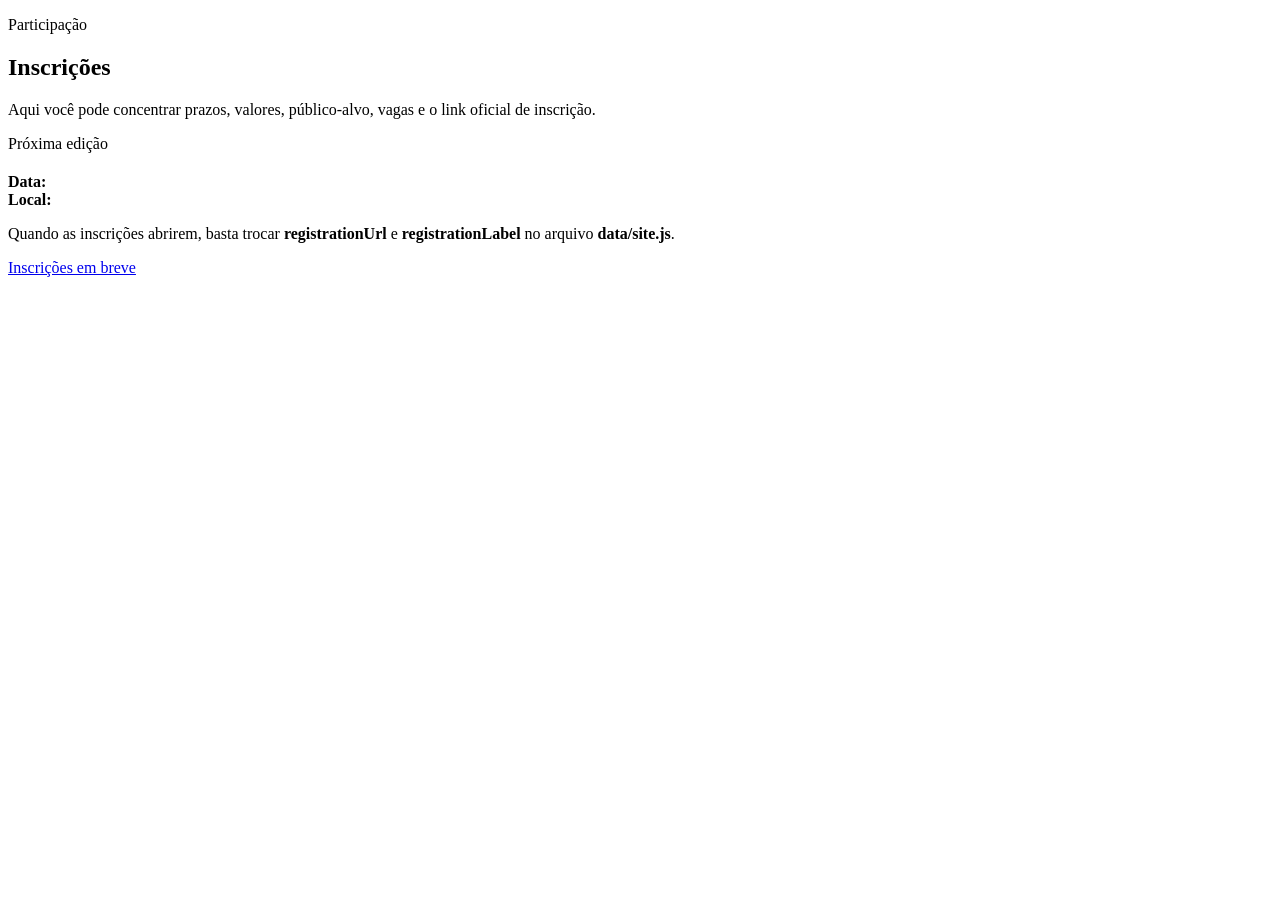
==== inscricoes.html @ d5bc110b "Add files via upload" ====
<!doctype html><html lang="pt-BR"><head><meta charset="utf-8"><meta name="viewport" content="width=device-width, initial-scale=1"><title>Inscrições | CVTox</title><link rel="icon" href="assets/img/cvtox-logo.png"><link rel="stylesheet" href="assets/css/style.css"><script src="data/site.js" defer></script><script src="assets/js/main.js" defer></script></head><body data-page="inscricoes" data-base=""><div data-site-header></div><main><section class="page-hero"><div class="container"><p class="eyebrow">Participação</p><h1>Inscrições</h1><p>Aqui você pode concentrar prazos, valores, público-alvo, vagas e o link oficial de inscrição.</p></div></section><section class="section"><div class="container"><div class="info-card"><p class="eyebrow">Próxima edição</p><h2 data-event-edition></h2><p><strong>Data:</strong> <span data-event-date></span><br><strong>Local:</strong> <span data-event-location></span></p><p>Quando as inscrições abrirem, basta trocar <strong>registrationUrl</strong> e <strong>registrationLabel</strong> no arquivo <strong>data/site.js</strong>.</p><div class="actions"><a class="btn btn-primary" data-registration-cta href="#">Inscrições em breve</a></div></div></div></section></main><div data-site-footer></div></body></html>
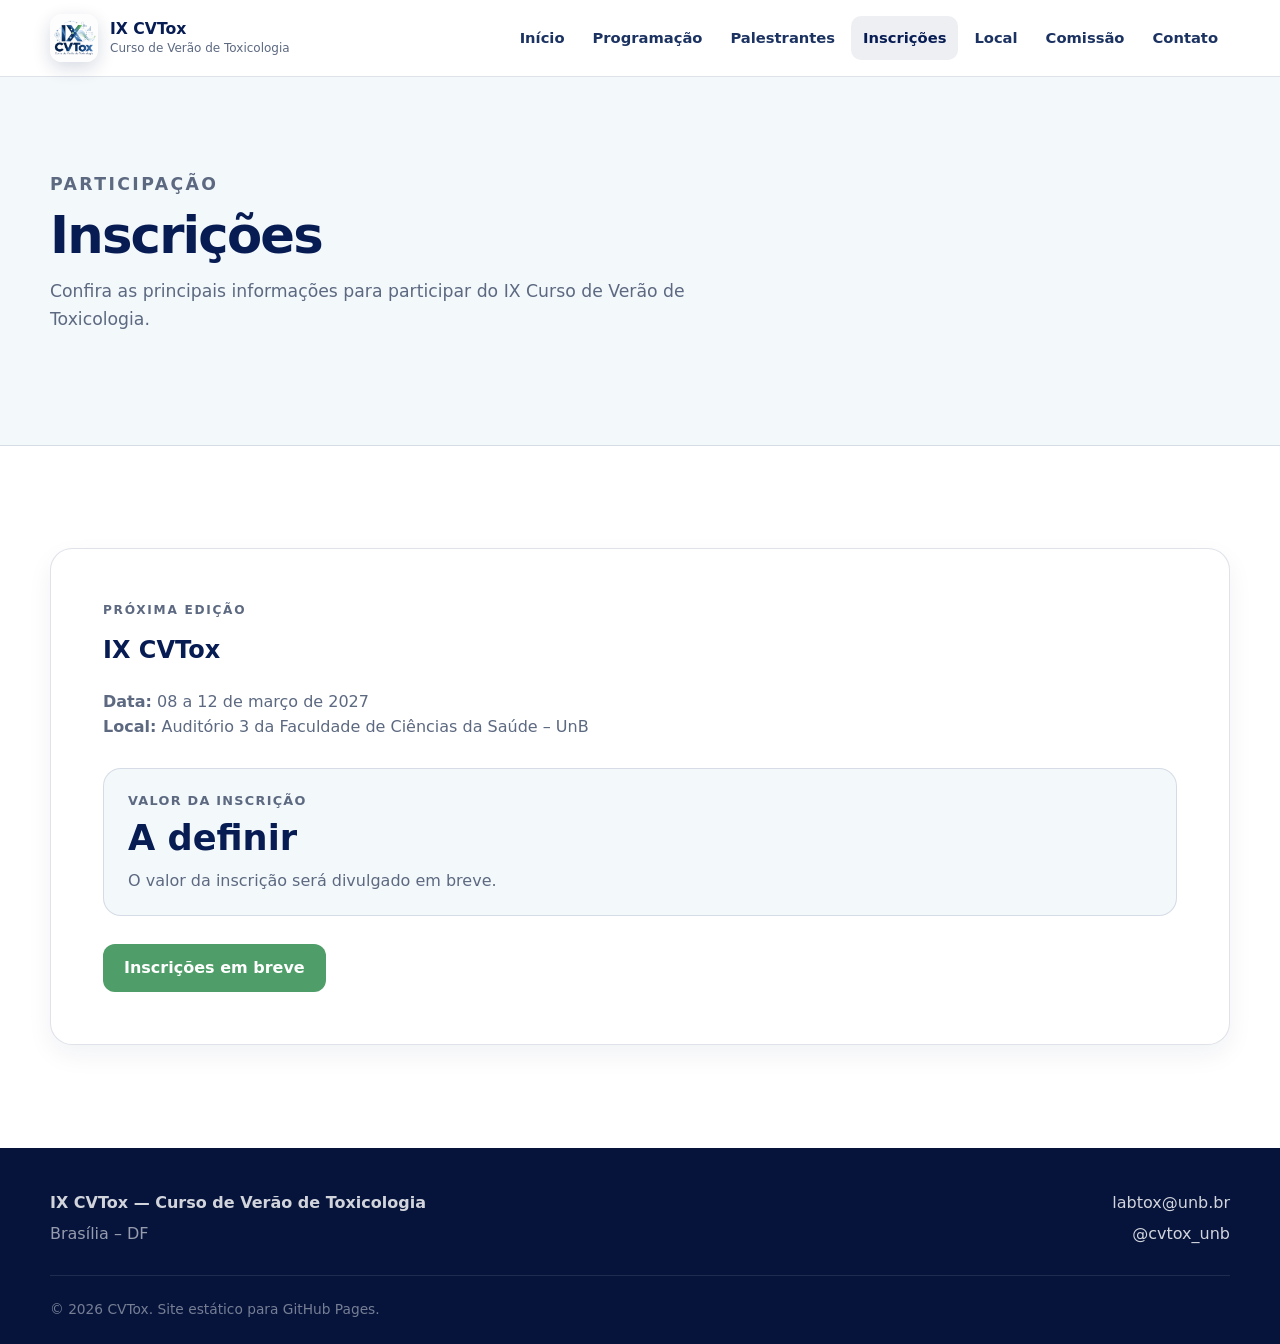
==== commit 8083f19a: "Add files via upload" ====
--- a/inscricoes.html
+++ b/inscricoes.html
@@ -1 +1,100 @@
-<!doctype html><html lang="pt-BR"><head><meta charset="utf-8"><meta name="viewport" content="width=device-width, initial-scale=1"><title>Inscrições | CVTox</title><link rel="icon" href="assets/img/cvtox-logo.png"><link rel="stylesheet" href="assets/css/style.css"><script src="data/site.js" defer></script><script src="assets/js/main.js" defer></script></head><body data-page="inscricoes" data-base=""><div data-site-header></div><main><section class="page-hero"><div class="container"><p class="eyebrow">Participação</p><h1>Inscrições</h1><p>Aqui você pode concentrar prazos, valores, público-alvo, vagas e o link oficial de inscrição.</p></div></section><section class="section"><div class="container"><div class="info-card"><p class="eyebrow">Próxima edição</p><h2 data-event-edition></h2><p><strong>Data:</strong> <span data-event-date></span><br><strong>Local:</strong> <span data-event-location></span></p><p>Quando as inscrições abrirem, basta trocar <strong>registrationUrl</strong> e <strong>registrationLabel</strong> no arquivo <strong>data/site.js</strong>.</p><div class="actions"><a class="btn btn-primary" data-registration-cta href="#">Inscrições em breve</a></div></div></div></section></main><div data-site-footer></div></body></html>
+<!doctype html>
+<html lang="pt-BR">
+
+<head>
+  <meta charset="utf-8">
+  <meta name="viewport" content="width=device-width, initial-scale=1">
+
+  <title>Inscrições | CVTox</title>
+
+  <link rel="icon" href="assets/img/cvtox-logo.png">
+  <link rel="stylesheet" href="assets/css/style.css">
+
+  <script src="data/site.js" defer></script>
+  <script src="assets/js/main.js" defer></script>
+</head>
+
+<body data-page="inscricoes" data-base="">
+
+  <div data-site-header></div>
+
+  <main>
+
+    <!-- Cabeçalho -->
+    <section class="page-hero">
+      <div class="container">
+
+        <p class="eyebrow">Participação</p>
+
+        <h1>Inscrições</h1>
+
+        <p>
+          Confira as principais informações para participar
+          do IX Curso de Verão de Toxicologia.
+        </p>
+
+      </div>
+    </section>
+
+
+    <!-- Informações da inscrição -->
+    <section class="section">
+      <div class="container">
+
+        <div class="info-card">
+
+          <p class="eyebrow">Próxima edição</p>
+
+          <h2 data-event-edition></h2>
+
+          <p>
+            <strong>Data:</strong>
+            <span data-event-date></span>
+
+            <br>
+
+            <strong>Local:</strong>
+            <span data-event-location></span>
+          </p>
+
+
+          <!-- Valor -->
+          <div class="registration-price">
+
+            <span>Valor da inscrição</span>
+
+            <strong data-registration-price>
+              A definir
+            </strong>
+
+            <p data-registration-price-note>
+              O valor da inscrição será divulgado em breve.
+            </p>
+
+          </div>
+
+
+          <!-- Botão -->
+          <div class="actions">
+
+            <a
+              class="btn btn-primary"
+              data-registration-cta
+              href="#"
+            >
+              Inscrições em breve
+            </a>
+
+          </div>
+
+        </div>
+
+      </div>
+    </section>
+
+  </main>
+
+  <div data-site-footer></div>
+
+</body>
+</html>
--- a/assets/css/style.css
+++ b/assets/css/style.css
@@ -0,0 +1,564 @@
+:root {
+  --navy-950: #071c53;
+  --navy-800: #1c3362;
+  --navy-650: #344972;
+  --slate-500: #526683;
+  --mist: #f3f8fb;
+  --white: #ffffff;
+  --green: #4f9d68;
+  --green-dark: #35764d;
+  --text: #15213a;
+  --muted: #5c6980;
+  --border: rgba(28, 51, 98, .14);
+  --shadow: 0 16px 40px rgba(7, 28, 83, .12);
+  --radius: 22px;
+  --container: 1180px;
+}
+
+* { box-sizing: border-box; }
+html { scroll-behavior: smooth; }
+body {
+  margin: 0;
+  min-width: 320px;
+  font-family: Inter, ui-sans-serif, system-ui, -apple-system, BlinkMacSystemFont, "Segoe UI", sans-serif;
+  color: var(--text);
+  background: var(--white);
+  line-height: 1.6;
+}
+img { max-width: 100%; display: block; }
+a { color: inherit; }
+button, input, textarea { font: inherit; }
+
+.container { width: min(calc(100% - 32px), var(--container)); margin-inline: auto; }
+.section { padding: clamp(64px, 8vw, 108px) 0; }
+.section-soft { background: var(--mist); }
+.section-dark { color: var(--white); background: linear-gradient(135deg, var(--navy-950), var(--navy-800)); }
+
+.site-header {
+  position: sticky;
+  top: 0;
+  z-index: 50;
+  background: rgba(255, 255, 255, .94);
+  backdrop-filter: blur(14px);
+  border-bottom: 1px solid var(--border);
+}
+.nav-wrap { min-height: 76px; display: flex; align-items: center; justify-content: space-between; gap: 24px; }
+.brand { display: flex; align-items: center; gap: 12px; text-decoration: none; min-width: 0; }
+.brand img { width: 48px; height: 48px; object-fit: cover; border-radius: 12px; box-shadow: 0 6px 18px rgba(7,28,83,.16); }
+.brand span { display: grid; line-height: 1.15; }
+.brand strong { color: var(--navy-950); font-size: .98rem; }
+.brand small { color: var(--muted); font-size: .75rem; margin-top: 4px; }
+.main-nav { display: flex; align-items: center; gap: 4px; }
+.main-nav a { text-decoration: none; font-size: .92rem; font-weight: 700; color: var(--navy-800); padding: 10px 12px; border-radius: 10px; }
+.main-nav a:hover, .main-nav a.active { color: var(--navy-950); background: rgba(7, 28, 83, .07); }
+.nav-toggle { display: none; width: 44px; height: 44px; border: 0; border-radius: 12px; background: var(--mist); padding: 10px; cursor: pointer; }
+.nav-toggle span { display: block; height: 2px; background: var(--navy-950); margin: 5px 0; border-radius: 99px; }
+
+.hero {
+  overflow: hidden;
+  position: relative;
+  color: var(--white);
+  background:
+    radial-gradient(circle at 78% 20%, rgba(79, 157, 104, .28), transparent 25%),
+    radial-gradient(circle at 12% 75%, rgba(82, 102, 131, .42), transparent 28%),
+    linear-gradient(135deg, #071c53 0%, #1c3362 58%, #344972 100%);
+}
+.hero::after {
+  content: "";
+  position: absolute;
+  inset: 0;
+  pointer-events: none;
+  background-image: linear-gradient(rgba(255,255,255,.025) 1px, transparent 1px), linear-gradient(90deg, rgba(255,255,255,.025) 1px, transparent 1px);
+  background-size: 42px 42px;
+  mask-image: linear-gradient(to bottom, rgba(0,0,0,.75), transparent);
+}
+.hero-inner { position: relative; z-index: 1; min-height: min(760px, calc(100svh - 76px)); display: grid; grid-template-columns: 1.25fr .75fr; align-items: center; gap: clamp(36px, 6vw, 90px); padding-block: clamp(76px, 9vw, 128px); }
+.hero-copy { max-width: 720px; }
+.eyebrow { margin: 0 0 10px; color: var(--green); text-transform: uppercase; letter-spacing: .14em; font-weight: 800; font-size: .76rem; }
+.hero .eyebrow { color: #8ee5aa; }
+.hero h1 { margin: 0; font-size: clamp(3rem, 7vw, 6.4rem); line-height: .93; letter-spacing: -.055em; }
+.hero h1 strong { display: block; font: inherit; }
+.hero h1 span { display: block; font-size: .33em; line-height: 1.15; letter-spacing: -.02em; margin-top: 18px; font-weight: 700; color: rgba(255,255,255,.86); }
+.hero p { max-width: 660px; color: rgba(255,255,255,.82); font-size: clamp(1rem, 2vw, 1.18rem); }
+.hero-meta { display: flex; flex-wrap: wrap; gap: 10px; margin: 26px 0 32px; }
+.pill { display: inline-flex; align-items: center; gap: 8px; padding: 10px 14px; border: 1px solid rgba(255,255,255,.18); background: rgba(255,255,255,.08); border-radius: 999px; font-size: .92rem; }
+.actions { display: flex; flex-wrap: wrap; gap: 12px; }
+.btn { display: inline-flex; justify-content: center; align-items: center; min-height: 48px; padding: 0 20px; border-radius: 12px; font-weight: 800; text-decoration: none; border: 1px solid transparent; transition: transform .2s ease, background .2s ease; }
+.btn:hover { transform: translateY(-2px); }
+.btn-primary { color: var(--white); background: var(--green); }
+.btn-primary:hover { background: var(--green-dark); }
+.btn-ghost { color: var(--white); border-color: rgba(255,255,255,.25); background: rgba(255,255,255,.06); }
+.hero-mark { display: grid; place-items: center; }
+.logo-orbit { width: min(330px, 72vw); aspect-ratio: 1; border-radius: 50%; display: grid; place-items: center; background: radial-gradient(circle, rgba(255,255,255,.12), rgba(255,255,255,.03) 58%, transparent 60%); border: 1px solid rgba(255,255,255,.14); box-shadow: 0 0 0 26px rgba(255,255,255,.025), 0 0 0 52px rgba(255,255,255,.018); }
+.logo-orbit img { width: 62%; border-radius: 28px; box-shadow: 0 24px 60px rgba(0,0,0,.28); }
+
+.section-head { display: flex; justify-content: space-between; gap: 24px; align-items: end; margin-bottom: 34px; }
+.section-head > div { max-width: 720px; }
+.section-head h2, .page-hero h1 { margin: 0; color: var(--navy-950); font-size: clamp(2rem, 4vw, 3.7rem); line-height: 1.02; letter-spacing: -.035em; }
+.section-head p { color: var(--muted); margin: 14px 0 0; }
+
+.features-grid { display: grid; grid-template-columns: repeat(4, 1fr); gap: 18px; }
+.feature-card, .speaker-card, .mini-card, .info-card { border: 1px solid var(--border); background: var(--white); border-radius: var(--radius); box-shadow: 0 10px 26px rgba(7,28,83,.06); }
+.feature-card { padding: 26px; }
+.feature-icon { width: 48px; height: 48px; display: grid; place-items: center; border-radius: 14px; background: var(--mist); font-size: 1.35rem; margin-bottom: 36px; }
+.feature-card h3, .mini-card h3 { color: var(--navy-950); margin: 0 0 8px; }
+.feature-card p, .mini-card p { color: var(--muted); margin: 0; }
+
+.speaker-grid { display: grid; grid-template-columns: repeat(3, 1fr); gap: 22px; }
+.speaker-card { overflow: hidden; }
+.speaker-photo { aspect-ratio: 4/3; display: grid; place-items: center; font-size: 3rem; background: linear-gradient(135deg, var(--mist), #dfe8f1); }
+.speaker-photo img { width: 100%; height: 100%; object-fit: cover; }
+.speaker-content { padding: 24px; }
+.speaker-content h3 { margin: 0 0 10px; color: var(--navy-950); font-size: 1.35rem; }
+.speaker-content p:not(.eyebrow) { margin: 0; color: var(--muted); }
+
+.cta-band { border-radius: 30px; padding: clamp(32px, 6vw, 64px); color: var(--white); background: linear-gradient(135deg, var(--navy-950), var(--navy-650)); display: grid; grid-template-columns: 1fr auto; gap: 28px; align-items: center; overflow: hidden; position: relative; }
+.cta-band::after { content: ""; width: 240px; height: 240px; border-radius: 50%; background: rgba(79,157,104,.18); position: absolute; right: -60px; top: -100px; }
+.cta-band h2 { margin: 0 0 10px; font-size: clamp(1.8rem, 4vw, 3rem); line-height: 1; }
+.cta-band p { margin: 0; color: rgba(255,255,255,.76); max-width: 650px; }
+.cta-band .btn { position: relative; z-index: 1; }
+
+.page-hero { background: var(--mist); border-bottom: 1px solid var(--border); }
+.page-hero .container { padding-block: clamp(54px, 8vw, 94px); }
+.page-hero p { max-width: 720px; color: var(--muted); font-size: 1.08rem; }
+
+/* ==========================================================
+   PROGRAMAÇÃO
+   ========================================================== */
+
+.schedule-day {
+  border-top: 1px solid var(--border);
+
+  padding: 28px 0 34px;
+
+  display: grid;
+  grid-template-columns: minmax(180px, 220px) 1fr;
+
+  gap: 20px;
+}
+
+.schedule-heading h2 {
+  color: var(--navy-950);
+  margin: 2px 0 0;
+}
+
+.schedule-list {
+  display: grid;
+}
+
+.schedule-item {
+  display: grid;
+  grid-template-columns: 70px 1fr;
+
+  gap: 16px;
+
+  padding: 10px 0;
+
+  border-bottom: 1px solid var(--border);
+}
+
+.schedule-item:first-child {
+  padding-top: 0;
+}
+
+.schedule-item time {
+  color: var(--green-dark);
+
+  font-weight: 900;
+  font-size: 0.9rem;
+
+  line-height: 1.35;
+}
+
+.schedule-content {
+  display: grid;
+  gap: 2px;
+}
+
+.schedule-content strong {
+  color: var(--navy-950);
+
+  margin: 0;
+
+  line-height: 1.35;
+}
+
+.schedule-speaker {
+  margin: 4px 0 0 !important;
+
+  color: var(--text);
+
+  font-size: 0.9rem;
+  font-weight: 500;
+
+  line-height: 1.35;
+}
+
+.schedule-institution {
+  margin: 0 !important;
+
+  color: var(--muted);
+
+  font-size: 0.84rem;
+
+  line-height: 1.35;
+}
+
+.schedule-type {
+  margin-top: 3px;
+
+  color: var(--green-dark);
+
+  font-size: 0.78rem;
+  font-weight: 700;
+
+  line-height: 1.3;
+}
+
+.mini-grid { display: grid; grid-template-columns: repeat(4, 1fr); gap: 18px; }
+.mini-card { padding: 24px; }
+.info-card { padding: clamp(28px, 5vw, 52px); }
+.info-card h2 { color: var(--navy-950); margin-top: 0; }
+.info-card p { color: var(--muted); }
+.contact-links { display: grid; gap: 12px; margin-top: 26px; }
+.contact-link { display: flex; justify-content: space-between; gap: 16px; align-items: center; padding: 16px 18px; border-radius: 14px; text-decoration: none; background: var(--mist); font-weight: 800; color: var(--navy-950); }
+.contact-link span { color: var(--green-dark); }
+
+.site-footer { color: rgba(255,255,255,.82); background: #06143c; padding: 42px 0 24px; }
+.footer-grid { display: flex; justify-content: space-between; gap: 24px; }
+.footer-grid p { margin: 6px 0 0; color: rgba(255,255,255,.58); }
+.footer-grid > div:last-child { display: grid; justify-items: end; gap: 6px; }
+.footer-grid a { color: inherit; text-decoration: none; }
+.footer-bottom { margin-top: 28px; padding-top: 22px; border-top: 1px solid rgba(255,255,255,.1); color: rgba(255,255,255,.45); font-size: .86rem; }
+
+
+/* Carrossel de convidados da página inicial */
+.speaker-carousel { min-width: 0; }
+.speaker-carousel-viewport {
+  overflow-x: auto;
+  overscroll-behavior-inline: contain;
+  scroll-snap-type: x mandatory;
+  scrollbar-width: none;
+  border-radius: var(--radius);
+}
+.speaker-carousel-viewport::-webkit-scrollbar { display: none; }
+.speaker-carousel-viewport:focus-visible { outline: 3px solid rgba(79, 157, 104, .38); outline-offset: 6px; }
+.speaker-carousel-track { display: flex; gap: 22px; align-items: stretch; }
+.speaker-carousel-track .speaker-card {
+  flex: 0 0 calc((100% - 44px) / 3);
+  scroll-snap-align: start;
+}
+.speaker-name-link {
+  color: inherit;
+  text-decoration: none;
+}
+
+.speaker-name-link:hover {
+  text-decoration: underline;
+}
+.carousel-nav { display: flex; align-items: center; justify-content: space-between; gap: 18px; margin-top: 20px; }
+.carousel-hint { color: var(--muted); font-size: .9rem; }
+.carousel-controls { display: flex; align-items: center; gap: 10px; }
+.carousel-btn {
+  width: 44px;
+  height: 44px;
+  border: 1px solid var(--border);
+  border-radius: 50%;
+  background: var(--white);
+  color: var(--navy-950);
+  font-size: 1.2rem;
+  font-weight: 900;
+  cursor: pointer;
+  box-shadow: 0 6px 18px rgba(7, 28, 83, .07);
+}
+.carousel-btn:hover:not(:disabled) { background: var(--navy-950); color: var(--white); }
+.carousel-btn:disabled { opacity: .35; cursor: default; }
+.carousel-status { min-width: 78px; text-align: center; color: var(--muted); font-size: .9rem; font-weight: 800; }
+
+/* Cards da comissão com foto */
+.committee-card {
+  overflow: hidden;
+  border: 1px solid var(--border);
+  background: var(--white);
+  border-radius: var(--radius);
+  box-shadow: 0 10px 26px rgba(7,28,83,.06);
+}
+.committee-photo { aspect-ratio: 1 / 1; display: grid; place-items: center; font-size: 2.6rem; background: linear-gradient(135deg, var(--mist), #dfe8f1); }
+.committee-photo img { width: 100%; height: 100%; object-fit: cover; }
+.committee-content { padding: 20px; }
+.committee-content h3 { color: var(--navy-950); margin: 0; font-size: 1.12rem; line-height: 1.25; }
+.committee-content .eyebrow { margin-bottom: 7px; }
+
+@media (max-width: 980px) {
+  .speaker-carousel-track .speaker-card { flex-basis: calc((100% - 22px) / 2); }
+  .features-grid, .mini-grid { grid-template-columns: repeat(2, 1fr); }
+  .speaker-grid { grid-template-columns: repeat(2, 1fr); }
+  .hero-inner { grid-template-columns: 1fr; min-height: auto; }
+  .hero-mark { display: none; }
+  .main-nav { position: absolute; top: 76px; left: 16px; right: 16px; display: none; flex-direction: column; align-items: stretch; padding: 10px; background: var(--white); border: 1px solid var(--border); box-shadow: var(--shadow); border-radius: 16px; }
+  .main-nav.open { display: flex; }
+  .main-nav a { padding: 12px 14px; }
+  .nav-toggle { display: block; }
+  .schedule-day { grid-template-columns: 1fr; gap: 16px; }
+}
+
+@media (max-width: 680px) {
+  .speaker-carousel-track .speaker-card { flex-basis: 100%; }
+  .carousel-nav { align-items: flex-end; }
+  .carousel-hint { max-width: 150px; }
+  .container { width: min(calc(100% - 24px), var(--container)); }
+  .brand small { display: none; }
+  .brand img { width: 42px; height: 42px; }
+  .nav-wrap { min-height: 68px; }
+  .main-nav { top: 68px; left: 12px; right: 12px; }
+  .hero-inner { padding-block: 68px 78px; }
+  .hero h1 { font-size: clamp(2.8rem, 17vw, 4.4rem); }
+  .hero h1 span { font-size: .36em; }
+  .actions { display: grid; grid-template-columns: 1fr; }
+  .btn { width: 100%; }
+  .features-grid, .speaker-grid, .mini-grid { grid-template-columns: 1fr; }
+  .section-head { display: block; }
+  .cta-band { grid-template-columns: 1fr; }
+  .schedule-item { grid-template-columns: 68px 1fr; gap: 14px; }
+  .footer-grid { display: grid; }
+  .footer-grid > div:last-child { justify-items: start; }
+}
+
+@media (prefers-reduced-motion: reduce) {
+  * { scroll-behavior: auto !important; transition: none !important; }
+}
+
+.map-container {
+  margin-top: 28px;
+  width: 100%;
+  border-radius: 22px;
+  overflow: hidden;
+  border: 1px solid var(--border);
+  box-shadow: 0 10px 26px rgba(7, 28, 83, .08);
+}
+
+.map-container iframe {
+  display: block;
+  width: 100%;
+  height: 450px;
+  border: 0;
+}
+
+@media (max-width: 680px) {
+  .map-container iframe {
+    height: 340px;
+  }
+}
+
+/* ==========================================================
+   PATROCINADORES E APOIADORES
+   ========================================================== */
+
+.sponsors-list {
+  display: grid;
+  gap: 46px;
+}
+
+.sponsor-group {
+  display: grid;
+  gap: 20px;
+}
+
+.sponsor-group h3 {
+  margin: 0;
+
+  color: var(--navy-950);
+
+  font-size: 1rem;
+  font-weight: 800;
+
+  text-transform: uppercase;
+  letter-spacing: 0.12em;
+}
+
+
+/* Grade dos patrocinadores */
+.sponsor-grid {
+  display: flex;
+  flex-wrap: wrap;
+  align-items: flex-start;
+
+  gap: 24px;
+}
+
+
+/* Card completo: logo + nome */
+.sponsor-card {
+  width: 210px;
+
+  display: flex;
+  flex-direction: column; /* IMPORTANTE: nome embaixo */
+  align-items: center;
+  justify-content: flex-start;
+
+  gap: 10px;
+
+  text-decoration: none;
+  color: inherit;
+
+  background: transparent;
+
+  transition: transform 0.2s ease;
+}
+
+
+/* Efeito ao passar o mouse */
+a.sponsor-card:hover {
+  transform: translateY(-4px);
+}
+
+
+/* Caixa onde fica somente o logo */
+.sponsor-logo-wrap {
+  width: 100%;
+  height: 120px;
+
+  display: flex;
+  align-items: center;
+  justify-content: center;
+
+  padding: 22px;
+
+  background: var(--white);
+
+  border: 1px solid var(--border);
+  border-radius: 18px;
+
+  box-shadow: 0 8px 22px rgba(7, 28, 83, 0.06);
+}
+
+
+/* Imagem do logo */
+.sponsor-logo-wrap img {
+  display: block;
+
+  width: auto;
+  height: auto;
+
+  max-width: 165px;
+  max-height: 75px;
+
+  object-fit: contain;
+}
+
+
+/* Nome embaixo do card */
+.sponsor-title {
+  width: 100%;
+
+  margin: 0;
+
+  color: var(--navy-950);
+
+  font-size: 0.95rem;
+  font-weight: 700;
+
+  line-height: 1.35;
+  text-align: center;
+}
+
+
+/* Quando não houver logo */
+.sponsor-placeholder {
+  color: var(--navy-950);
+
+  font-weight: 700;
+  text-align: center;
+}
+
+
+/* ==========================================================
+   TABLET
+   ========================================================== */
+
+@media (max-width: 980px) {
+
+  .sponsor-card {
+    width: 190px;
+  }
+
+}
+
+
+/* ==========================================================
+   CELULAR
+   ========================================================== */
+
+@media (max-width: 680px) {
+
+  .sponsor-grid {
+    display: grid;
+    grid-template-columns: repeat(2, minmax(0, 1fr));
+
+    gap: 18px;
+  }
+
+  .sponsor-card {
+    width: 100%;
+  }
+
+  .sponsor-logo-wrap {
+    height: 105px;
+    padding: 16px;
+  }
+
+  .sponsor-logo-wrap img {
+    max-width: 125px;
+    max-height: 65px;
+  }
+
+  .sponsor-title {
+    font-size: 0.88rem;
+  }
+
+}
+
+/* ==========================================================
+   INSCRIÇÕES
+   ========================================================== */
+
+.registration-price {
+  margin: 28px 0;
+
+  padding: 22px 24px;
+
+  background: var(--mist);
+
+  border: 1px solid var(--border);
+  border-radius: 18px;
+}
+
+.registration-price > span {
+  display: block;
+
+  margin-bottom: 6px;
+
+  color: var(--muted);
+
+  font-size: 0.8rem;
+  font-weight: 800;
+
+  text-transform: uppercase;
+  letter-spacing: 0.1em;
+}
+
+.registration-price > strong {
+  display: block;
+
+  color: var(--navy-950);
+
+  font-size: clamp(1.5rem, 3vw, 2.2rem);
+
+  line-height: 1.2;
+}
+
+.registration-price p {
+  margin: 8px 0 0;
+
+  color: var(--muted);
+}
